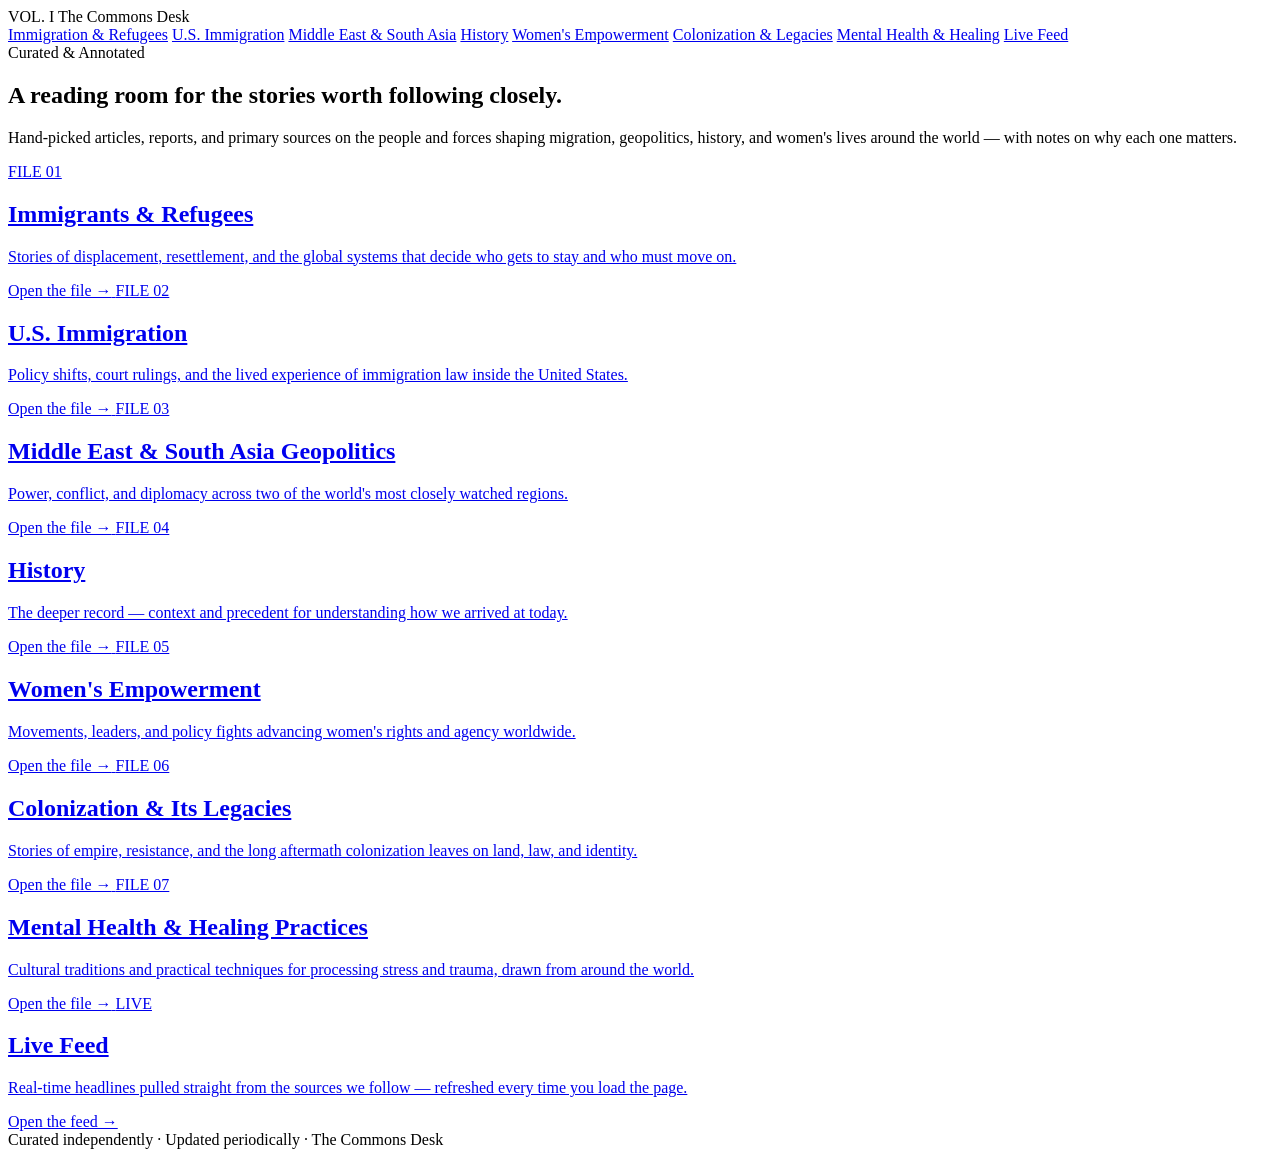
==== index.html @ 24243b58 "Add files via upload" ====
<!DOCTYPE html>
<html lang="en">
<head>
<meta charset="UTF-8">
<meta name="viewport" content="width=device-width, initial-scale=1.0">
<title>The Commons Desk — A Curated Reading Room</title>
<meta name="description" content="A curated, evolving archive on immigration, refugees, US immigration policy, Middle East & South Asia geopolitics, history, and women's empowerment.">
<link rel="stylesheet" href="assets/style.css">
</head>
<body>

<header class="masthead">
  <div class="masthead-inner">
    <div class="brand">
      <span class="brand-mark">VOL. I</span>
      <span class="brand-name">The Commons Desk</span>
    </div>
    <nav class="topics">
      <a href="pages/immigration.html">Immigration &amp; Refugees</a>
      <a href="pages/us-immigration.html">U.S. Immigration</a>
      <a href="pages/geopolitics.html">Middle East &amp; South Asia</a>
      <a href="pages/history.html">History</a>
      <a href="pages/women.html">Women's Empowerment</a>
      <a href="pages/colonization.html">Colonization &amp; Legacies</a>
      <a href="pages/mental-health.html">Mental Health &amp; Healing</a>
      <a href="pages/live.html">Live Feed</a>
    </nav>
  </div>
</header>

<section class="hero">
  <span class="hero-eyebrow">Curated &amp; Annotated</span>
  <h1>A reading room for the stories worth following closely.</h1>
  <p class="lede">Hand-picked articles, reports, and primary sources on the people and forces shaping migration, geopolitics, history, and women's lives around the world — with notes on why each one matters.</p>
</section>

<div class="topic-grid">

  <a class="topic-card" href="pages/immigration.html">
    <span class="count">FILE 01</span>
    <h2>Immigrants &amp; Refugees</h2>
    <p>Stories of displacement, resettlement, and the global systems that decide who gets to stay and who must move on.</p>
    <span class="enter">Open the file →</span>
  </a>

  <a class="topic-card" href="pages/us-immigration.html">
    <span class="count">FILE 02</span>
    <h2>U.S. Immigration</h2>
    <p>Policy shifts, court rulings, and the lived experience of immigration law inside the United States.</p>
    <span class="enter">Open the file →</span>
  </a>

  <a class="topic-card" href="pages/geopolitics.html">
    <span class="count">FILE 03</span>
    <h2>Middle East &amp; South Asia Geopolitics</h2>
    <p>Power, conflict, and diplomacy across two of the world's most closely watched regions.</p>
    <span class="enter">Open the file →</span>
  </a>

  <a class="topic-card" href="pages/history.html">
    <span class="count">FILE 04</span>
    <h2>History</h2>
    <p>The deeper record — context and precedent for understanding how we arrived at today.</p>
    <span class="enter">Open the file →</span>
  </a>

  <a class="topic-card" href="pages/women.html">
    <span class="count">FILE 05</span>
    <h2>Women's Empowerment</h2>
    <p>Movements, leaders, and policy fights advancing women's rights and agency worldwide.</p>
    <span class="enter">Open the file →</span>
  </a>

  <a class="topic-card" href="pages/colonization.html">
    <span class="count">FILE 06</span>
    <h2>Colonization &amp; Its Legacies</h2>
    <p>Stories of empire, resistance, and the long aftermath colonization leaves on land, law, and identity.</p>
    <span class="enter">Open the file →</span>
  </a>

  <a class="topic-card" href="pages/mental-health.html">
    <span class="count">FILE 07</span>
    <h2>Mental Health &amp; Healing Practices</h2>
    <p>Cultural traditions and practical techniques for processing stress and trauma, drawn from around the world.</p>
    <span class="enter">Open the file →</span>
  </a>

  <a class="topic-card" href="pages/live.html">
    <span class="count">LIVE</span>
    <h2>Live Feed</h2>
    <p>Real-time headlines pulled straight from the sources we follow — refreshed every time you load the page.</p>
    <span class="enter">Open the feed →</span>
  </a>

</div>

<footer>
  Curated independently &middot; Updated periodically &middot; The Commons Desk
</footer>

</body>
</html>
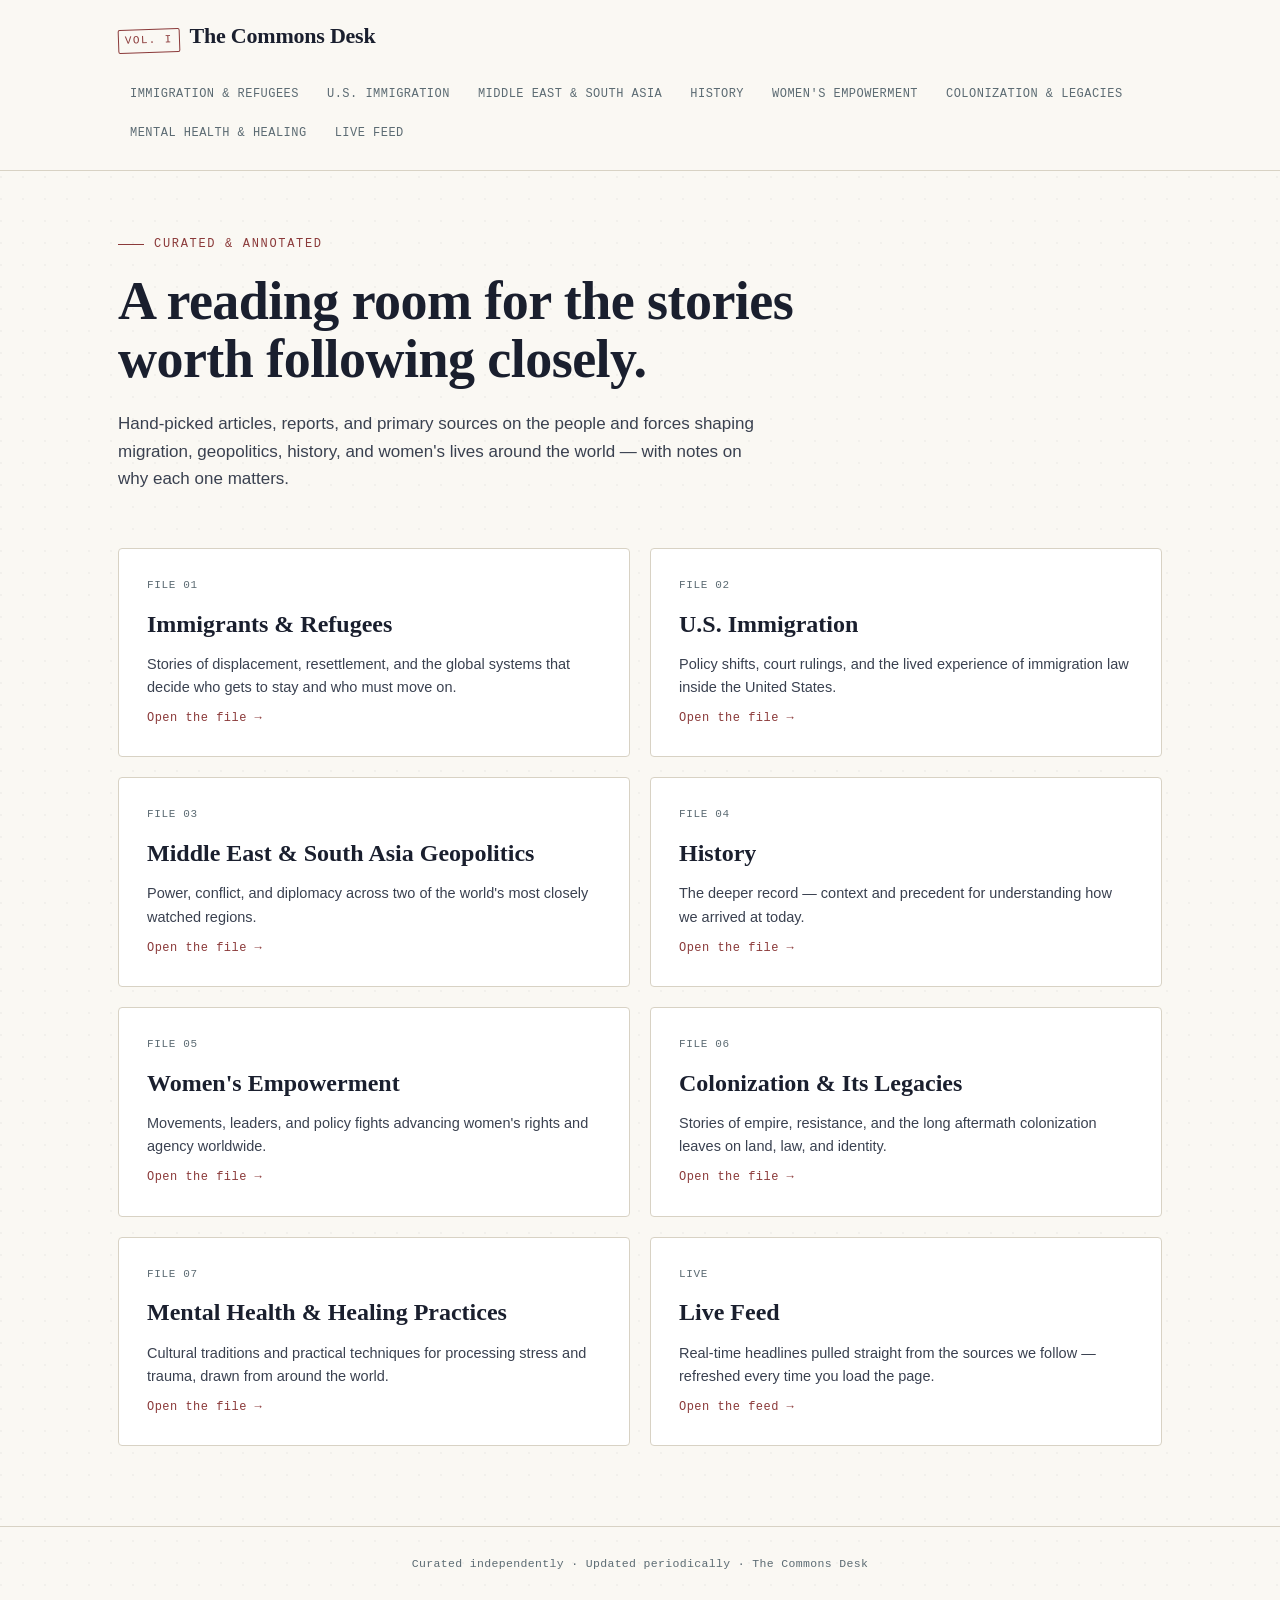
==== commit 20653ba7: "Add files via upload" ====
--- a/index.html
+++ b/index.html
@@ -5,7 +5,7 @@
 <meta name="viewport" content="width=device-width, initial-scale=1.0">
 <title>The Commons Desk — A Curated Reading Room</title>
 <meta name="description" content="A curated, evolving archive on immigration, refugees, US immigration policy, Middle East & South Asia geopolitics, history, and women's empowerment.">
-<link rel="stylesheet" href="assets/style.css">
+<link rel="stylesheet" href="style.css">
 </head>
 <body>
 
@@ -16,14 +16,14 @@
       <span class="brand-name">The Commons Desk</span>
     </div>
     <nav class="topics">
-      <a href="pages/immigration.html">Immigration &amp; Refugees</a>
-      <a href="pages/us-immigration.html">U.S. Immigration</a>
-      <a href="pages/geopolitics.html">Middle East &amp; South Asia</a>
-      <a href="pages/history.html">History</a>
-      <a href="pages/women.html">Women's Empowerment</a>
-      <a href="pages/colonization.html">Colonization &amp; Legacies</a>
-      <a href="pages/mental-health.html">Mental Health &amp; Healing</a>
-      <a href="pages/live.html">Live Feed</a>
+      <a href="immigration.html">Immigration &amp; Refugees</a>
+      <a href="us-immigration.html">U.S. Immigration</a>
+      <a href="geopolitics.html">Middle East &amp; South Asia</a>
+      <a href="history.html">History</a>
+      <a href="women.html">Women's Empowerment</a>
+      <a href="colonization.html">Colonization &amp; Legacies</a>
+      <a href="mental-health.html">Mental Health &amp; Healing</a>
+      <a href="live.html">Live Feed</a>
     </nav>
   </div>
 </header>
@@ -36,56 +36,56 @@
 
 <div class="topic-grid">
 
-  <a class="topic-card" href="pages/immigration.html">
+  <a class="topic-card" href="immigration.html">
     <span class="count">FILE 01</span>
     <h2>Immigrants &amp; Refugees</h2>
     <p>Stories of displacement, resettlement, and the global systems that decide who gets to stay and who must move on.</p>
     <span class="enter">Open the file →</span>
   </a>
 
-  <a class="topic-card" href="pages/us-immigration.html">
+  <a class="topic-card" href="us-immigration.html">
     <span class="count">FILE 02</span>
     <h2>U.S. Immigration</h2>
     <p>Policy shifts, court rulings, and the lived experience of immigration law inside the United States.</p>
     <span class="enter">Open the file →</span>
   </a>
 
-  <a class="topic-card" href="pages/geopolitics.html">
+  <a class="topic-card" href="geopolitics.html">
     <span class="count">FILE 03</span>
     <h2>Middle East &amp; South Asia Geopolitics</h2>
     <p>Power, conflict, and diplomacy across two of the world's most closely watched regions.</p>
     <span class="enter">Open the file →</span>
   </a>
 
-  <a class="topic-card" href="pages/history.html">
+  <a class="topic-card" href="history.html">
     <span class="count">FILE 04</span>
     <h2>History</h2>
     <p>The deeper record — context and precedent for understanding how we arrived at today.</p>
     <span class="enter">Open the file →</span>
   </a>
 
-  <a class="topic-card" href="pages/women.html">
+  <a class="topic-card" href="women.html">
     <span class="count">FILE 05</span>
     <h2>Women's Empowerment</h2>
     <p>Movements, leaders, and policy fights advancing women's rights and agency worldwide.</p>
     <span class="enter">Open the file →</span>
   </a>
 
-  <a class="topic-card" href="pages/colonization.html">
+  <a class="topic-card" href="colonization.html">
     <span class="count">FILE 06</span>
     <h2>Colonization &amp; Its Legacies</h2>
     <p>Stories of empire, resistance, and the long aftermath colonization leaves on land, law, and identity.</p>
     <span class="enter">Open the file →</span>
   </a>
 
-  <a class="topic-card" href="pages/mental-health.html">
+  <a class="topic-card" href="mental-health.html">
     <span class="count">FILE 07</span>
     <h2>Mental Health &amp; Healing Practices</h2>
     <p>Cultural traditions and practical techniques for processing stress and trauma, drawn from around the world.</p>
     <span class="enter">Open the file →</span>
   </a>
 
-  <a class="topic-card" href="pages/live.html">
+  <a class="topic-card" href="live.html">
     <span class="count">LIVE</span>
     <h2>Live Feed</h2>
     <p>Real-time headlines pulled straight from the sources we follow — refreshed every time you load the page.</p>
--- a/style.css
+++ b/style.css
@@ -0,0 +1,396 @@
+/* ============================================
+   THE COMMONS DESK — Design System
+   Archival / dossier aesthetic for curated reading
+   ============================================ */
+
+@import url('https://fonts.googleapis.com/css2?family=Lora:ital,wght@0,400;0,500;0,600;0,700;1,400&family=Inter:wght@400;500;600&family=JetBrains+Mono:wght@400;500&display=swap');
+
+:root {
+  --paper: #FAF8F3;
+  --paper-raised: #FFFFFF;
+  --ink: #1A1F2E;
+  --ink-soft: #3A4150;
+  --slate: #5C6B73;
+  --brick: #8B3A3A;
+  --gold: #C9A968;
+  --gold-faint: #E8DCC0;
+  --line: #D8D2C4;
+
+  --serif: 'Lora', Georgia, serif;
+  --sans: 'Inter', -apple-system, sans-serif;
+  --mono: 'JetBrains Mono', 'Courier New', monospace;
+
+  --max-w: 880px;
+}
+
+* { box-sizing: border-box; }
+
+html { scroll-behavior: smooth; }
+
+body {
+  margin: 0;
+  background: var(--paper);
+  color: var(--ink);
+  font-family: var(--sans);
+  line-height: 1.6;
+  -webkit-font-smoothing: antialiased;
+}
+
+a { color: inherit; text-decoration: none; }
+
+img { max-width: 100%; display: block; }
+
+/* ---------- Texture ---------- */
+body {
+  background-image:
+    radial-gradient(circle at 1px 1px, rgba(26,31,46,0.035) 1px, transparent 0);
+  background-size: 22px 22px;
+}
+
+/* ---------- Header / Masthead ---------- */
+.masthead {
+  border-bottom: 1px solid var(--line);
+  background: var(--paper);
+  position: sticky;
+  top: 0;
+  z-index: 50;
+}
+
+.masthead-inner {
+  max-width: 1100px;
+  margin: 0 auto;
+  padding: 18px 28px;
+  display: flex;
+  align-items: center;
+  justify-content: space-between;
+  gap: 24px;
+  flex-wrap: wrap;
+}
+
+.brand {
+  display: flex;
+  align-items: baseline;
+  gap: 10px;
+}
+
+.brand-mark {
+  font-family: var(--mono);
+  font-size: 11px;
+  letter-spacing: 0.12em;
+  color: var(--brick);
+  border: 1px solid var(--brick);
+  padding: 2px 6px;
+  border-radius: 2px;
+  transform: rotate(-2deg);
+}
+
+.brand-name {
+  font-family: var(--serif);
+  font-weight: 700;
+  font-size: 22px;
+  letter-spacing: -0.01em;
+}
+
+nav.topics {
+  display: flex;
+  gap: 4px;
+  flex-wrap: wrap;
+}
+
+nav.topics a {
+  font-family: var(--mono);
+  font-size: 12px;
+  letter-spacing: 0.04em;
+  text-transform: uppercase;
+  color: var(--slate);
+  padding: 8px 12px;
+  border-radius: 3px;
+  transition: background 0.15s, color 0.15s;
+}
+
+nav.topics a:hover { background: var(--gold-faint); color: var(--ink); }
+nav.topics a.active { color: var(--brick); background: var(--gold-faint); }
+
+/* ---------- Hero ---------- */
+.hero {
+  max-width: 1100px;
+  margin: 0 auto;
+  padding: 64px 28px 48px;
+  display: grid;
+  grid-template-columns: 1fr;
+  gap: 18px;
+}
+
+.hero-eyebrow {
+  font-family: var(--mono);
+  font-size: 12px;
+  letter-spacing: 0.14em;
+  text-transform: uppercase;
+  color: var(--brick);
+  display: flex;
+  align-items: center;
+  gap: 10px;
+}
+
+.hero-eyebrow::before {
+  content: '';
+  width: 26px;
+  height: 1px;
+  background: var(--brick);
+}
+
+.hero h1 {
+  font-family: var(--serif);
+  font-size: clamp(34px, 5vw, 54px);
+  line-height: 1.08;
+  margin: 0;
+  max-width: 760px;
+  letter-spacing: -0.01em;
+}
+
+.hero p.lede {
+  font-size: 17px;
+  color: var(--ink-soft);
+  max-width: 640px;
+  margin: 4px 0 0;
+}
+
+/* ---------- Topic grid (index page) ---------- */
+.topic-grid {
+  max-width: 1100px;
+  margin: 0 auto;
+  padding: 8px 28px 80px;
+  display: grid;
+  grid-template-columns: repeat(2, 1fr);
+  gap: 20px;
+}
+
+@media (max-width: 720px) {
+  .topic-grid { grid-template-columns: 1fr; }
+}
+
+.topic-card {
+  background: var(--paper-raised);
+  border: 1px solid var(--line);
+  border-radius: 4px;
+  padding: 28px;
+  position: relative;
+  display: flex;
+  flex-direction: column;
+  gap: 10px;
+  transition: border-color 0.2s, transform 0.2s;
+}
+
+.topic-card:hover {
+  border-color: var(--gold);
+  transform: translateY(-2px);
+}
+
+.topic-card .count {
+  font-family: var(--mono);
+  font-size: 11px;
+  color: var(--slate);
+  letter-spacing: 0.06em;
+}
+
+.topic-card h2 {
+  font-family: var(--serif);
+  font-size: 24px;
+  margin: 0;
+}
+
+.topic-card p {
+  color: var(--ink-soft);
+  font-size: 14.5px;
+  margin: 0;
+  flex-grow: 1;
+}
+
+.topic-card .enter {
+  font-family: var(--mono);
+  font-size: 12px;
+  color: var(--brick);
+  letter-spacing: 0.04em;
+}
+
+/* ---------- Subsection divider ---------- */
+.subsection {
+  max-width: 1100px;
+  margin: 0 auto;
+  padding: 48px 28px 8px;
+  display: flex;
+  align-items: baseline;
+  gap: 16px;
+}
+
+.subsection:first-of-type { padding-top: 8px; }
+
+.subsection h2 {
+  font-family: var(--serif);
+  font-size: 26px;
+  margin: 0;
+  white-space: nowrap;
+}
+
+.subsection .rule {
+  flex-grow: 1;
+  height: 1px;
+  background: var(--line);
+}
+
+.subsection .sub-tag {
+  font-family: var(--mono);
+  font-size: 11px;
+  color: var(--slate);
+  letter-spacing: 0.05em;
+  white-space: nowrap;
+}
+
+.subnote {
+  max-width: 1100px;
+  margin: 0 auto;
+  padding: 0 28px;
+  font-size: 14px;
+  color: var(--ink-soft);
+  font-style: italic;
+}
+
+.disclaimer {
+  max-width: 1100px;
+  margin: 24px auto 0;
+  padding: 14px 28px;
+  background: var(--gold-faint);
+  border-top: 1px solid var(--gold);
+  border-bottom: 1px solid var(--gold);
+  font-size: 13px;
+  color: var(--ink-soft);
+}
+
+/* ---------- Entry list (topic pages) ---------- */
+.entries {
+  max-width: 1100px;
+  margin: 0 auto;
+  padding: 0 28px 100px;
+}
+
+.entry {
+  display: grid;
+  grid-template-columns: 64px 1fr;
+  gap: 28px;
+  padding: 36px 0;
+  border-bottom: 1px solid var(--line);
+}
+
+.entry:first-of-type { border-top: 1px solid var(--line); }
+
+@media (max-width: 720px) {
+  .entry { grid-template-columns: 1fr; gap: 12px; }
+  .entry-rail { flex-direction: row !important; align-items: center; gap: 10px; }
+}
+
+.entry-rail {
+  display: flex;
+  flex-direction: column;
+  align-items: flex-start;
+  gap: 10px;
+}
+
+.entry-num {
+  font-family: var(--mono);
+  font-size: 13px;
+  color: var(--slate);
+}
+
+.stamp {
+  font-family: var(--mono);
+  font-size: 9.5px;
+  letter-spacing: 0.06em;
+  text-transform: uppercase;
+  border: 1.5px solid var(--brick);
+  color: var(--brick);
+  padding: 3px 7px;
+  border-radius: 2px;
+  transform: rotate(-3deg);
+  white-space: nowrap;
+}
+
+.stamp.history { border-color: var(--gold); color: #8a6d2f; }
+.stamp.analysis { border-color: var(--slate); color: var(--slate); }
+
+.entry-body h3 {
+  font-family: var(--serif);
+  font-size: 22px;
+  margin: 0 0 6px;
+  line-height: 1.25;
+}
+
+.entry-meta {
+  font-family: var(--mono);
+  font-size: 11.5px;
+  color: var(--slate);
+  margin-bottom: 12px;
+  letter-spacing: 0.02em;
+}
+
+.entry-body p.summary {
+  color: var(--ink-soft);
+  font-size: 15px;
+  margin: 0 0 14px;
+}
+
+.entry-note {
+  background: var(--gold-faint);
+  border-left: 2px solid var(--gold);
+  padding: 10px 14px;
+  font-size: 13.5px;
+  color: var(--ink-soft);
+  font-style: italic;
+  margin: 0 0 14px;
+}
+
+.entry-note::before {
+  content: 'Curator\2019s note — ';
+  font-style: normal;
+  font-weight: 600;
+  color: var(--ink);
+}
+
+.entry-link {
+  font-family: var(--mono);
+  font-size: 12.5px;
+  color: var(--brick);
+  border-bottom: 1px solid var(--brick);
+  padding-bottom: 1px;
+}
+
+.entry-link:hover { opacity: 0.7; }
+
+/* ---------- Footer ---------- */
+footer {
+  border-top: 1px solid var(--line);
+  padding: 28px;
+  text-align: center;
+  font-family: var(--mono);
+  font-size: 11.5px;
+  color: var(--slate);
+  letter-spacing: 0.03em;
+}
+
+/* ---------- Misc ---------- */
+.section-label {
+  font-family: var(--mono);
+  font-size: 11px;
+  letter-spacing: 0.12em;
+  text-transform: uppercase;
+  color: var(--slate);
+  margin: 0 0 4px;
+}
+
+@media (prefers-reduced-motion: reduce) {
+  * { transition: none !important; scroll-behavior: auto !important; }
+}
+
+a:focus-visible, button:focus-visible {
+  outline: 2px solid var(--brick);
+  outline-offset: 2px;
+}
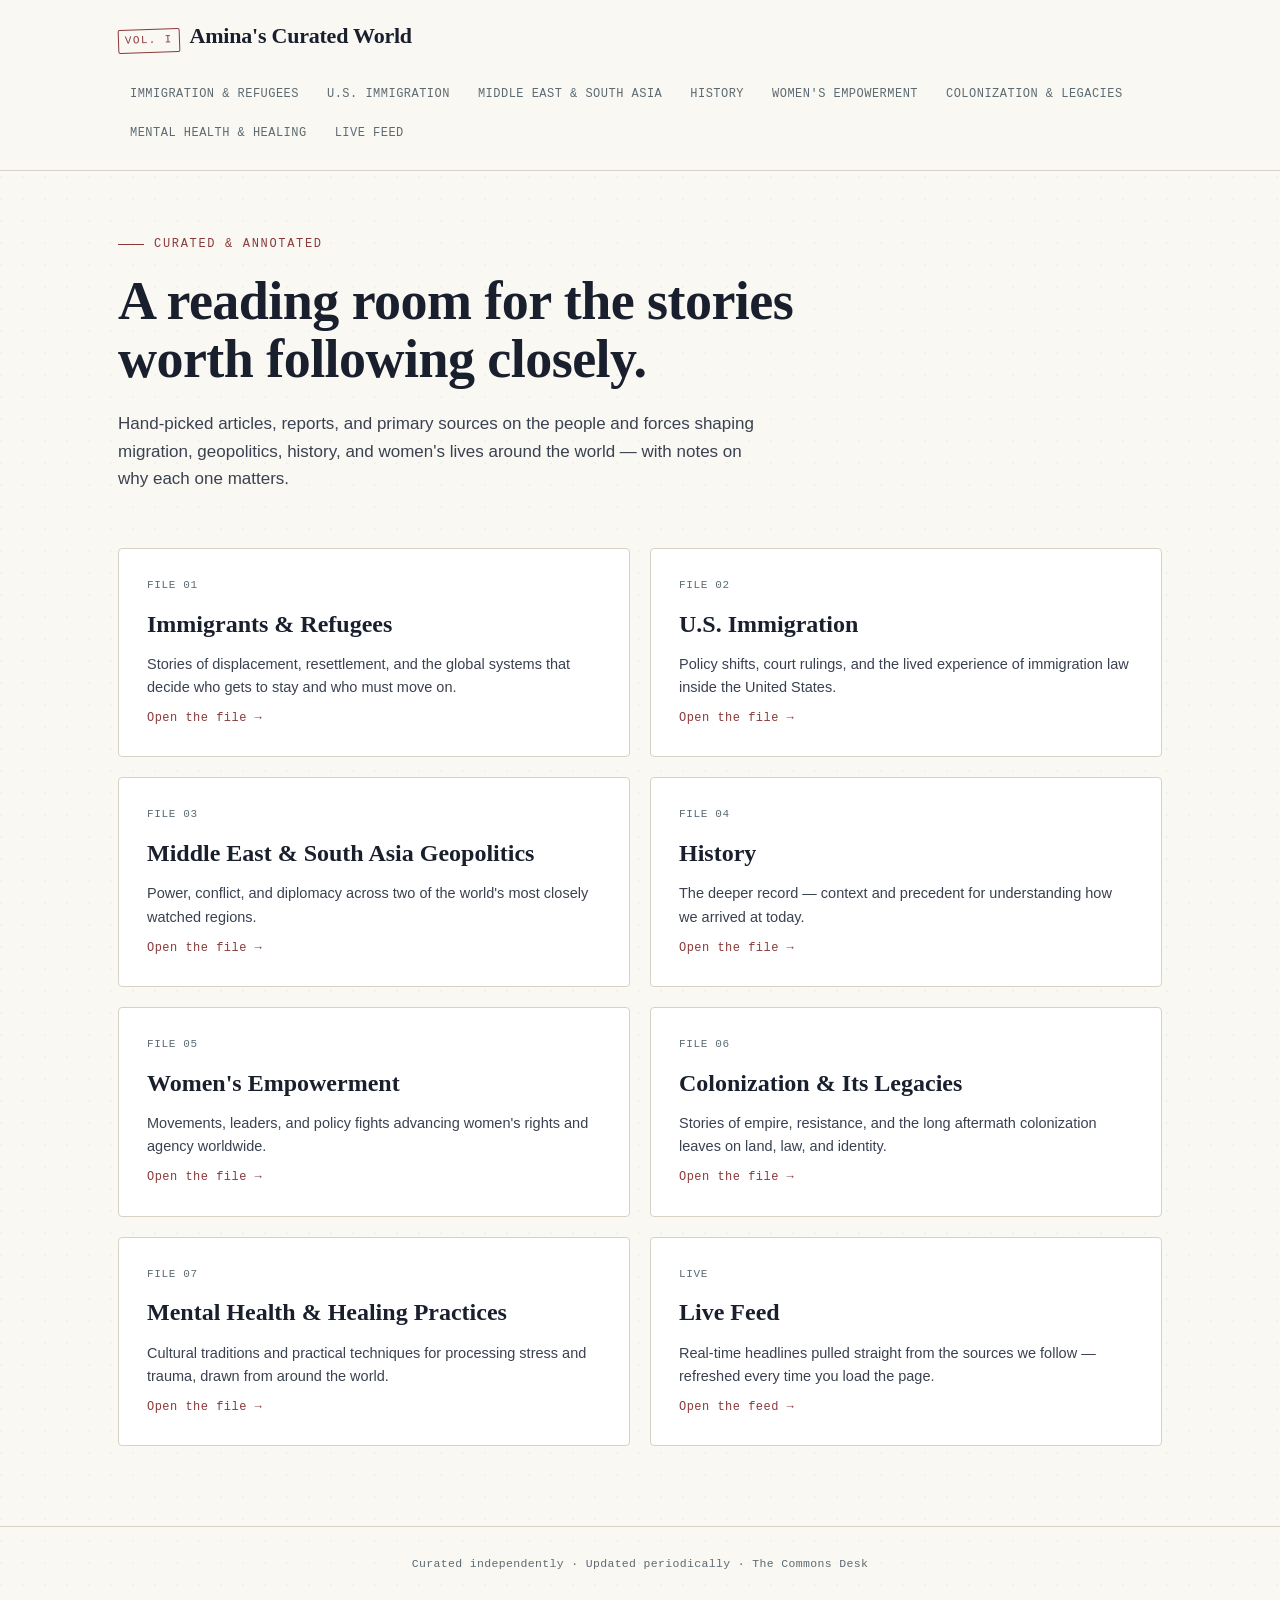
==== commit 65b3d12b: "Update index.html" ====
--- a/index.html
+++ b/index.html
@@ -13,10 +13,10 @@
   <div class="masthead-inner">
     <div class="brand">
       <span class="brand-mark">VOL. I</span>
-      <span class="brand-name">The Commons Desk</span>
+      <span class="brand-name">Amina's Curated World</span>
     </div>
     <nav class="topics">
-      <a href="immigration.html">Immigration &amp; Refugees</a>
+      <a href="https://refugees.org/">Immigration &amp; Refugees</a>
       <a href="us-immigration.html">U.S. Immigration</a>
       <a href="geopolitics.html">Middle East &amp; South Asia</a>
       <a href="history.html">History</a>
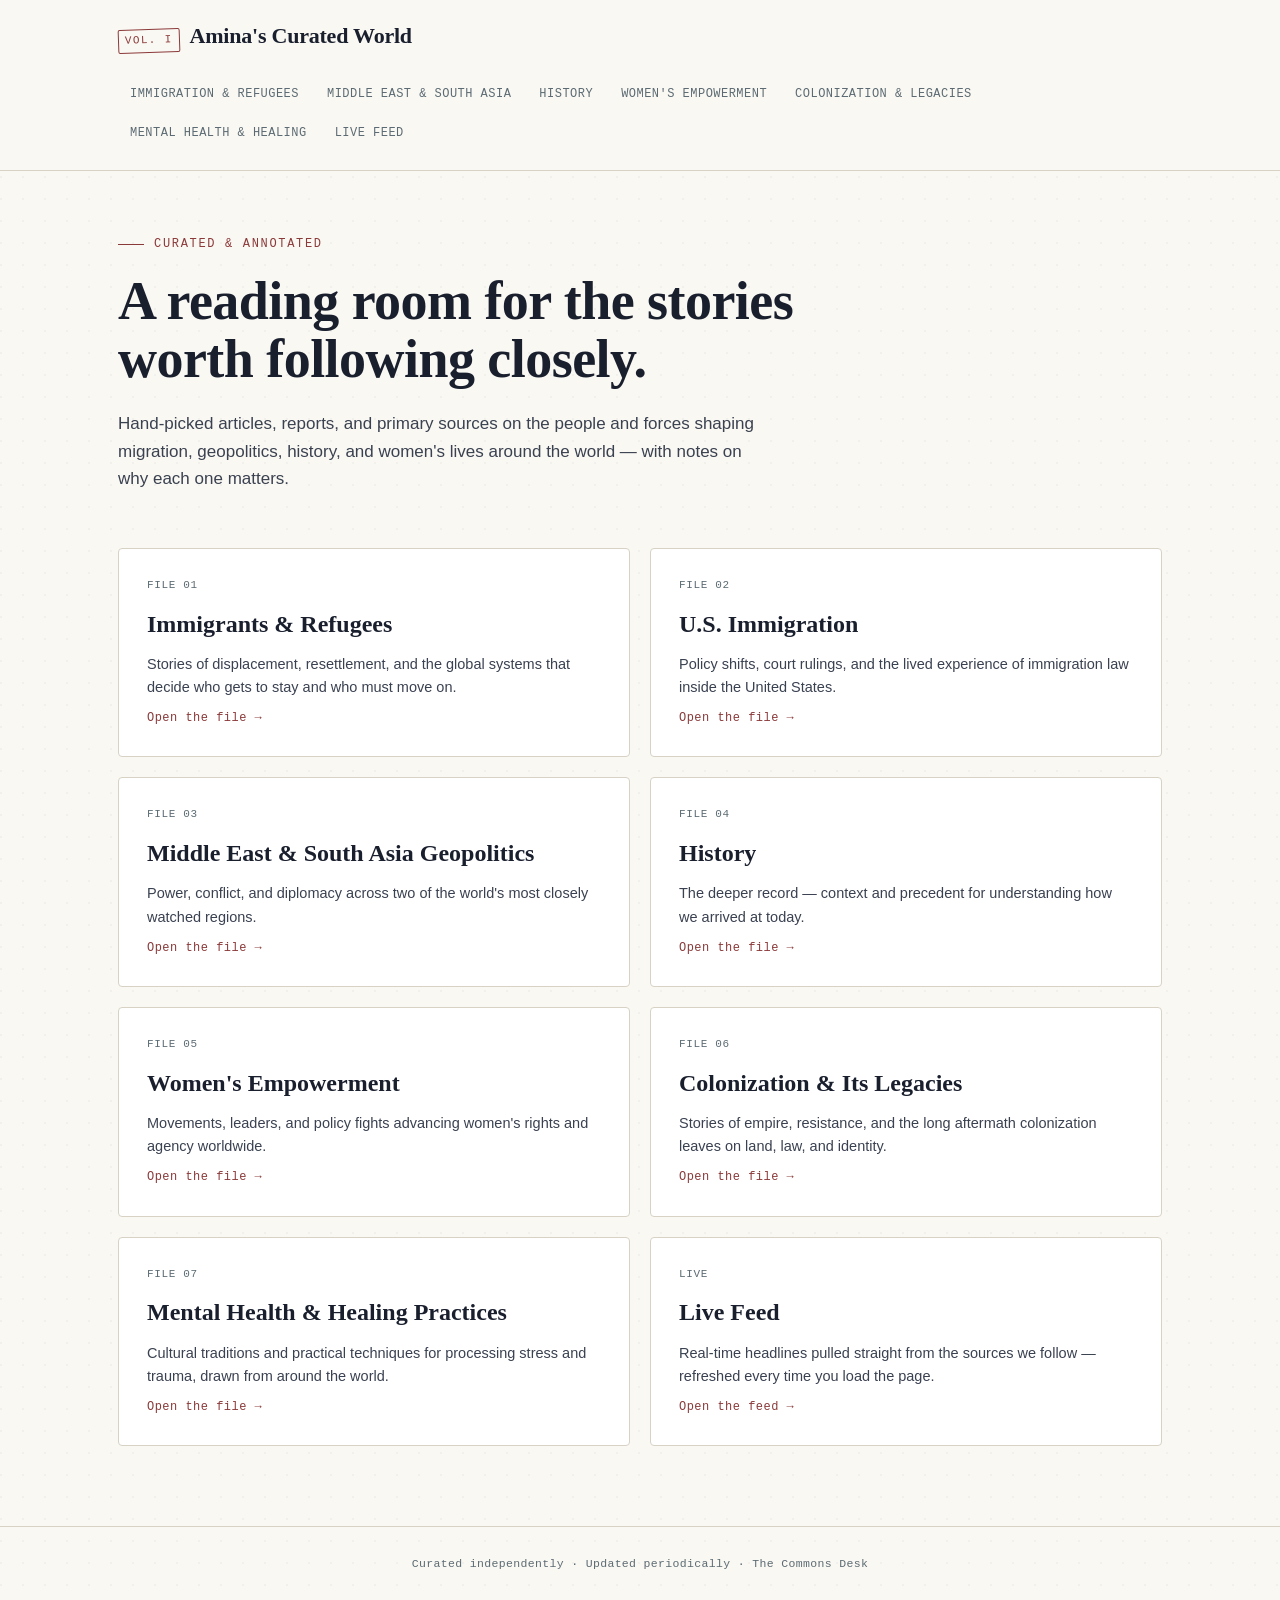
==== commit 1c308fca: "Update index.html" ====
--- a/index.html
+++ b/index.html
@@ -17,12 +17,11 @@
     </div>
     <nav class="topics">
       <a href="https://refugees.org/">Immigration &amp; Refugees</a>
-      <a href="us-immigration.html">U.S. Immigration</a>
-      <a href="geopolitics.html">Middle East &amp; South Asia</a>
-      <a href="history.html">History</a>
-      <a href="women.html">Women's Empowerment</a>
+      <a href="https://www.aljazeera.com/xml/rss/all.xm">Middle East &amp; South Asia</a>
+      <a href="https://brownhistory.substack.com/feed">History</a>
+      <a href="https://theeverygirl.com/feed">Women's Empowerment</a>
       <a href="colonization.html">Colonization &amp; Legacies</a>
-      <a href="mental-health.html">Mental Health &amp; Healing</a>
+      <a href="https://southasiantherapists.org/feed">Mental Health &amp; Healing</a>
       <a href="live.html">Live Feed</a>
     </nav>
   </div>
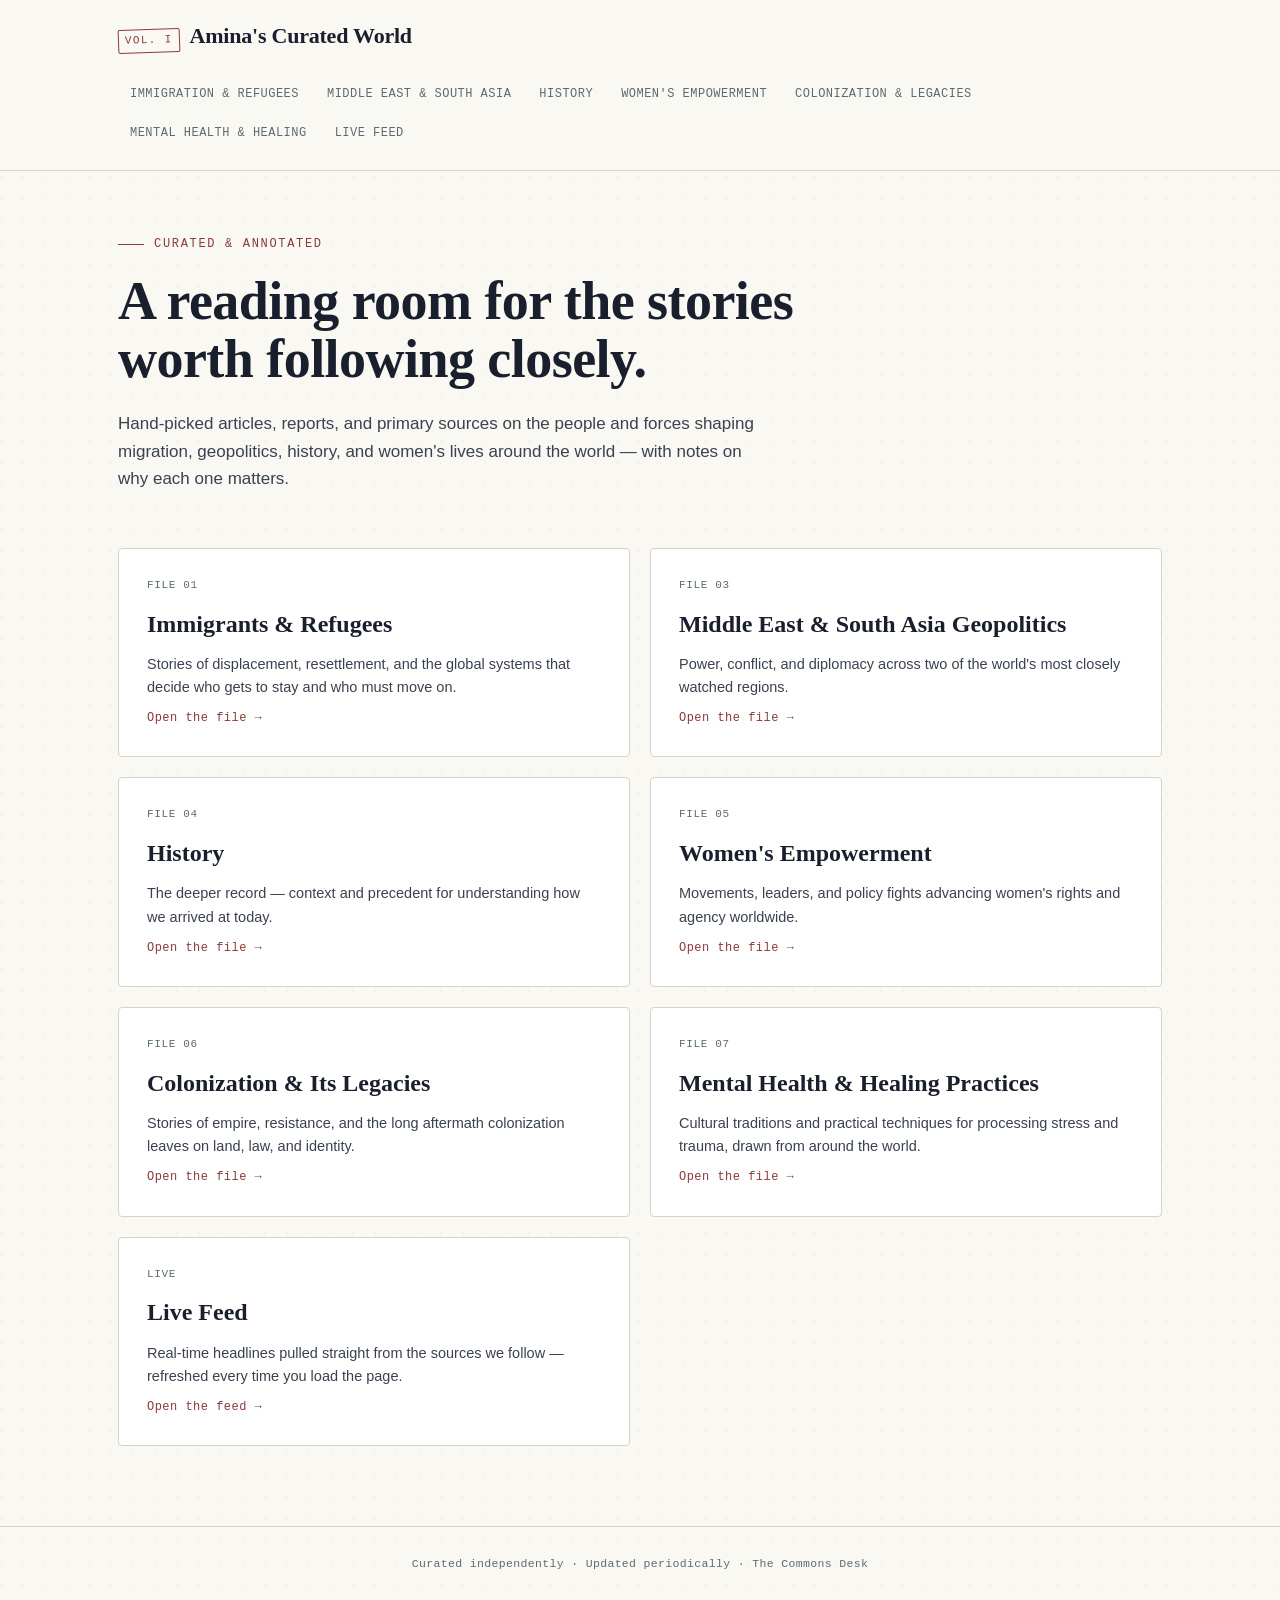
==== commit 4d0fb6b7: "Update index.html" ====
--- a/index.html
+++ b/index.html
@@ -41,14 +41,6 @@
     <p>Stories of displacement, resettlement, and the global systems that decide who gets to stay and who must move on.</p>
     <span class="enter">Open the file →</span>
   </a>
-
-  <a class="topic-card" href="us-immigration.html">
-    <span class="count">FILE 02</span>
-    <h2>U.S. Immigration</h2>
-    <p>Policy shifts, court rulings, and the lived experience of immigration law inside the United States.</p>
-    <span class="enter">Open the file →</span>
-  </a>
-
   <a class="topic-card" href="geopolitics.html">
     <span class="count">FILE 03</span>
     <h2>Middle East &amp; South Asia Geopolitics</h2>
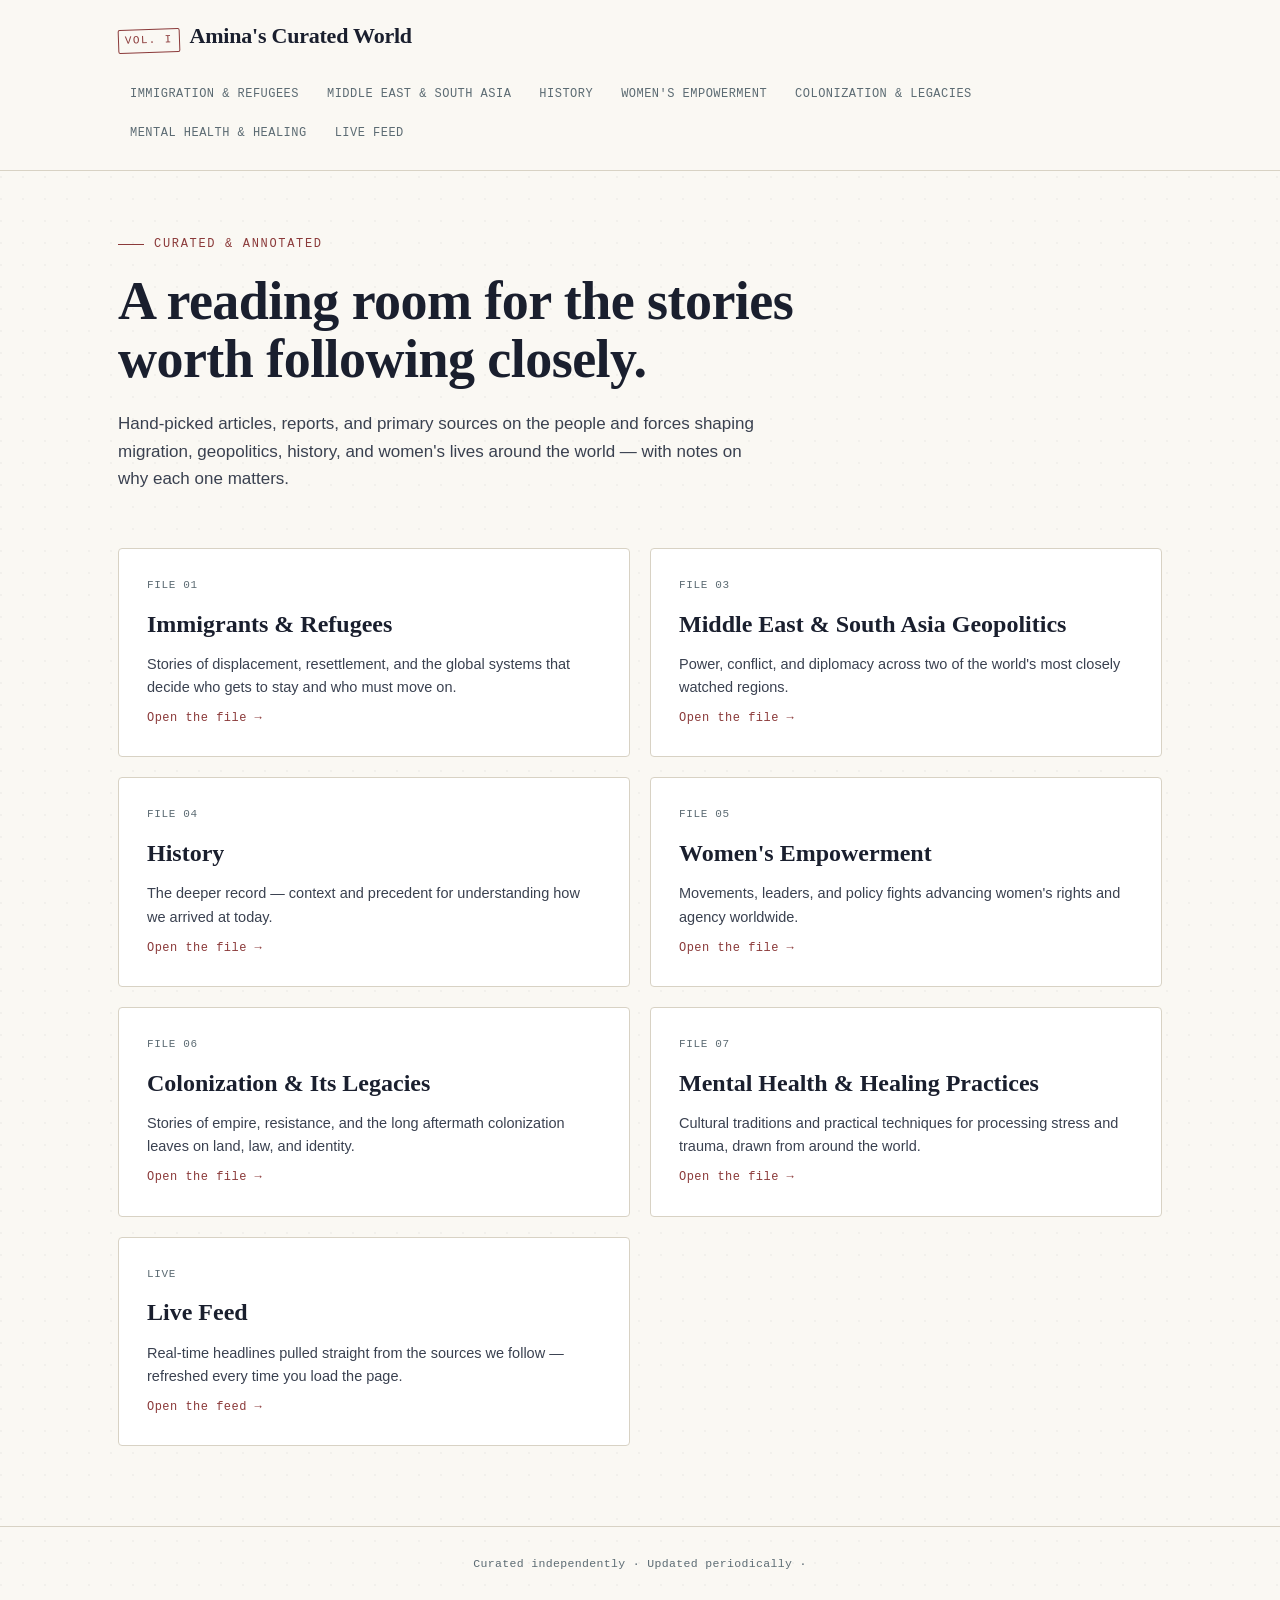
==== commit efe63b76: "Update index.html" ====
--- a/index.html
+++ b/index.html
@@ -69,7 +69,7 @@
     <span class="enter">Open the file →</span>
   </a>
 
-  <a class="topic-card" href="mental-health.html">
+  <a class="topic-card" href="https://southasiantherapists.org/feed">
     <span class="count">FILE 07</span>
     <h2>Mental Health &amp; Healing Practices</h2>
     <p>Cultural traditions and practical techniques for processing stress and trauma, drawn from around the world.</p>
@@ -86,7 +86,7 @@
 </div>
 
 <footer>
-  Curated independently &middot; Updated periodically &middot; The Commons Desk
+  Curated independently &middot; Updated periodically &middot; 
 </footer>
 
 </body>
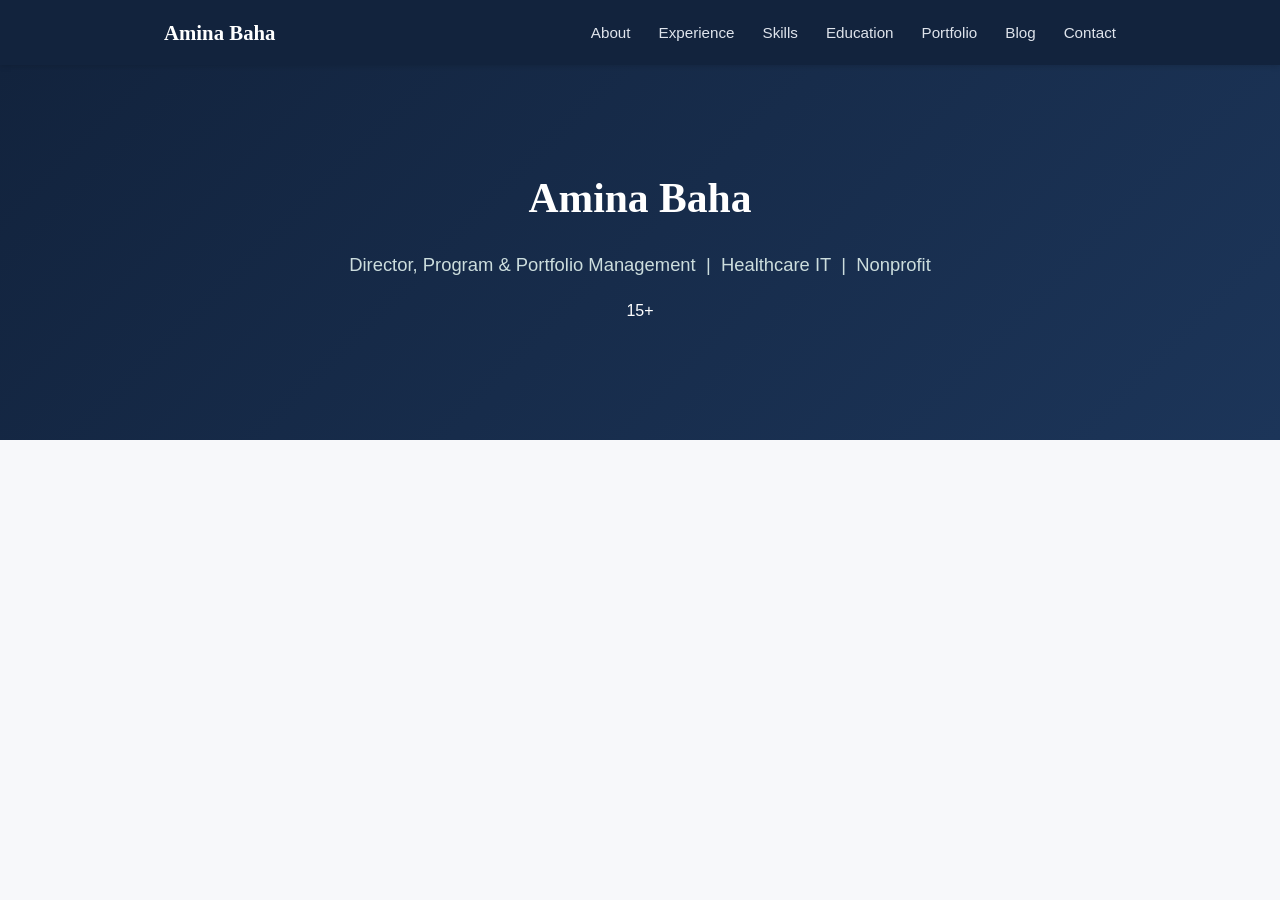
==== commit 06b2d510: "Add files via upload" ====
--- a/index.html
+++ b/index.html
@@ -1,93 +1,32 @@
 <!DOCTYPE html>
 <html lang="en">
 <head>
-<meta charset="UTF-8">
-<meta name="viewport" content="width=device-width, initial-scale=1.0">
-<title>The Commons Desk — A Curated Reading Room</title>
-<meta name="description" content="A curated, evolving archive on immigration, refugees, US immigration policy, Middle East & South Asia geopolitics, history, and women's empowerment.">
-<link rel="stylesheet" href="style.css">
+  <meta charset="UTF-8">
+  <meta name="viewport" content="width=device-width, initial-scale=1.0">
+  <title>Amina Baha — Director, Program & Portfolio Management</title>
+  <link rel="stylesheet" href="style.css">
 </head>
 <body>
 
-<header class="masthead">
-  <div class="masthead-inner">
-    <div class="brand">
-      <span class="brand-mark">VOL. I</span>
-      <span class="brand-name">Amina's Curated World</span>
+  <header class="site-header" id="top">
+    <div class="header-inner">
+      <a href="#top" class="logo">Amina Baha</a>
+      <button class="nav-toggle" id="navToggle" aria-label="Toggle navigation">&#9776;</button>
+      <nav>
+        <ul class="nav-list" id="navList">
+          <li><a href="#about">About</a></li>
+          <li><a href="#experience">Experience</a></li>
+          <li><a href="#skills">Skills</a></li>
+          <li><a href="#education">Education</a></li>
+          <li><a href="#portfolio">Portfolio</a></li>
+          <li><a href="#blog">Blog</a></li>
+          <li><a href="#contact">Contact</a></li>
+        </ul>
+      </nav>
     </div>
-    <nav class="topics">
-      <a href="https://refugees.org/">Immigration &amp; Refugees</a>
-      <a href="https://www.aljazeera.com/xml/rss/all.xm">Middle East &amp; South Asia</a>
-      <a href="https://brownhistory.substack.com/feed">History</a>
-      <a href="https://theeverygirl.com/feed">Women's Empowerment</a>
-      <a href="colonization.html">Colonization &amp; Legacies</a>
-      <a href="https://southasiantherapists.org/feed">Mental Health &amp; Healing</a>
-      <a href="live.html">Live Feed</a>
-    </nav>
-  </div>
-</header>
+  </header>
 
-<section class="hero">
-  <span class="hero-eyebrow">Curated &amp; Annotated</span>
-  <h1>A reading room for the stories worth following closely.</h1>
-  <p class="lede">Hand-picked articles, reports, and primary sources on the people and forces shaping migration, geopolitics, history, and women's lives around the world — with notes on why each one matters.</p>
-</section>
-
-<div class="topic-grid">
-
-  <a class="topic-card" href="immigration.html">
-    <span class="count">FILE 01</span>
-    <h2>Immigrants &amp; Refugees</h2>
-    <p>Stories of displacement, resettlement, and the global systems that decide who gets to stay and who must move on.</p>
-    <span class="enter">Open the file →</span>
-  </a>
-  <a class="topic-card" href="geopolitics.html">
-    <span class="count">FILE 03</span>
-    <h2>Middle East &amp; South Asia Geopolitics</h2>
-    <p>Power, conflict, and diplomacy across two of the world's most closely watched regions.</p>
-    <span class="enter">Open the file →</span>
-  </a>
-
-  <a class="topic-card" href="history.html">
-    <span class="count">FILE 04</span>
-    <h2>History</h2>
-    <p>The deeper record — context and precedent for understanding how we arrived at today.</p>
-    <span class="enter">Open the file →</span>
-  </a>
-
-  <a class="topic-card" href="women.html">
-    <span class="count">FILE 05</span>
-    <h2>Women's Empowerment</h2>
-    <p>Movements, leaders, and policy fights advancing women's rights and agency worldwide.</p>
-    <span class="enter">Open the file →</span>
-  </a>
-
-  <a class="topic-card" href="colonization.html">
-    <span class="count">FILE 06</span>
-    <h2>Colonization &amp; Its Legacies</h2>
-    <p>Stories of empire, resistance, and the long aftermath colonization leaves on land, law, and identity.</p>
-    <span class="enter">Open the file →</span>
-  </a>
-
-  <a class="topic-card" href="https://southasiantherapists.org/feed">
-    <span class="count">FILE 07</span>
-    <h2>Mental Health &amp; Healing Practices</h2>
-    <p>Cultural traditions and practical techniques for processing stress and trauma, drawn from around the world.</p>
-    <span class="enter">Open the file →</span>
-  </a>
-
-  <a class="topic-card" href="live.html">
-    <span class="count">LIVE</span>
-    <h2>Live Feed</h2>
-    <p>Real-time headlines pulled straight from the sources we follow — refreshed every time you load the page.</p>
-    <span class="enter">Open the feed →</span>
-  </a>
-
-</div>
-
-<footer>
-  Curated independently &middot; Updated periodically &middot; 
-</footer>
-
-</body>
-</html>
+  <section class="hero">
+    <h1>Amina Baha</h1>
+    <p class="tagline">Director, Program &amp; Portfolio Management &nbsp;|&nbsp; Healthcare IT &nbsp;|&nbsp; Nonprofit</p>
+    <p class="hero-sub">15+
--- a/style.css
+++ b/style.css
@@ -1,396 +1,131 @@
 /* ============================================
-   THE COMMONS DESK — Design System
-   Archival / dossier aesthetic for curated reading
+   Amina Baha — Portfolio Site
    ============================================ */
 
-@import url('https://fonts.googleapis.com/css2?family=Lora:ital,wght@0,400;0,500;0,600;0,700;1,400&family=Inter:wght@400;500;600&family=JetBrains+Mono:wght@400;500&display=swap');
-
 :root {
-  --paper: #FAF8F3;
-  --paper-raised: #FFFFFF;
-  --ink: #1A1F2E;
-  --ink-soft: #3A4150;
-  --slate: #5C6B73;
-  --brick: #8B3A3A;
-  --gold: #C9A968;
-  --gold-faint: #E8DCC0;
-  --line: #D8D2C4;
-
-  --serif: 'Lora', Georgia, serif;
-  --sans: 'Inter', -apple-system, sans-serif;
-  --mono: 'JetBrains Mono', 'Courier New', monospace;
-
-  --max-w: 880px;
+  --navy: #12233d;
+  --navy-light: #1c3559;
+  --slate: #4a5568;
+  --slate-light: #718096;
+  --bg: #f7f8fa;
+  --white: #ffffff;
+  --accent: #b98b3d;
+  --border: #e2e5ea;
+  --radius: 8px;
 }
 
-* { box-sizing: border-box; }
-
-html { scroll-behavior: smooth; }
+* {
+  box-sizing: border-box;
+}
 
 body {
   margin: 0;
-  background: var(--paper);
-  color: var(--ink);
-  font-family: var(--sans);
+  padding: 0;
+  font-family: -apple-system, BlinkMacSystemFont, "Segoe UI", Helvetica, Arial, sans-serif;
+  color: #232b38;
+  background-color: var(--bg);
   line-height: 1.6;
-  -webkit-font-smoothing: antialiased;
 }
 
-a { color: inherit; text-decoration: none; }
-
-img { max-width: 100%; display: block; }
-
-/* ---------- Texture ---------- */
-body {
-  background-image:
-    radial-gradient(circle at 1px 1px, rgba(26,31,46,0.035) 1px, transparent 0);
-  background-size: 22px 22px;
+h1, h2, h3 {
+  font-family: Georgia, "Times New Roman", serif;
+  color: var(--navy);
+  margin: 0;
 }
 
-/* ---------- Header / Masthead ---------- */
-.masthead {
-  border-bottom: 1px solid var(--line);
-  background: var(--paper);
+h2 {
+  font-size: 1.9em;
+  margin-bottom: 28px;
+  position: relative;
+  padding-bottom: 12px;
+}
+
+h2::after {
+  content: "";
+  position: absolute;
+  left: 0;
+  bottom: 0;
+  width: 48px;
+  height: 3px;
+  background-color: var(--accent);
+}
+
+section {
+  max-width: 900px;
+  margin: 0 auto;
+  padding: 80px 24px;
+}
+
+/* ---------- Header / Nav ---------- */
+
+.site-header {
+  background-color: var(--navy);
   position: sticky;
   top: 0;
-  z-index: 50;
+  z-index: 100;
+  box-shadow: 0 1px 6px rgba(0,0,0,0.15);
 }
 
-.masthead-inner {
-  max-width: 1100px;
+.header-inner {
+  max-width: 1000px;
   margin: 0 auto;
-  padding: 18px 28px;
+  padding: 16px 24px;
   display: flex;
   align-items: center;
   justify-content: space-between;
-  gap: 24px;
-  flex-wrap: wrap;
 }
 
-.brand {
-  display: flex;
-  align-items: baseline;
-  gap: 10px;
+.logo {
+  color: var(--white);
+  font-family: Georgia, serif;
+  font-size: 1.3em;
+  text-decoration: none;
+  font-weight: bold;
 }
 
-.brand-mark {
-  font-family: var(--mono);
-  font-size: 11px;
-  letter-spacing: 0.12em;
-  color: var(--brick);
-  border: 1px solid var(--brick);
-  padding: 2px 6px;
-  border-radius: 2px;
-  transform: rotate(-2deg);
+.nav-list {
+  display: flex;
+  list-style: none;
+  gap: 28px;
+  margin: 0;
+  padding: 0;
 }
 
-.brand-name {
-  font-family: var(--serif);
-  font-weight: 700;
-  font-size: 22px;
-  letter-spacing: -0.01em;
+.nav-list a {
+  color: #dfe4ec;
+  text-decoration: none;
+  font-size: 0.95em;
+  transition: color 0.2s ease;
 }
 
-nav.topics {
-  display: flex;
-  gap: 4px;
-  flex-wrap: wrap;
+.nav-list a:hover {
+  color: var(--accent);
 }
 
-nav.topics a {
-  font-family: var(--mono);
-  font-size: 12px;
-  letter-spacing: 0.04em;
-  text-transform: uppercase;
-  color: var(--slate);
-  padding: 8px 12px;
-  border-radius: 3px;
-  transition: background 0.15s, color 0.15s;
+.nav-toggle {
+  display: none;
+  background: none;
+  border: none;
+  color: var(--white);
+  font-size: 1.6em;
+  cursor: pointer;
 }
 
-nav.topics a:hover { background: var(--gold-faint); color: var(--ink); }
-nav.topics a.active { color: var(--brick); background: var(--gold-faint); }
+/* ---------- Hero ---------- */
 
-/* ---------- Hero ---------- */
 .hero {
-  max-width: 1100px;
-  margin: 0 auto;
-  padding: 64px 28px 48px;
-  display: grid;
-  grid-template-columns: 1fr;
-  gap: 18px;
-}
-
-.hero-eyebrow {
-  font-family: var(--mono);
-  font-size: 12px;
-  letter-spacing: 0.14em;
-  text-transform: uppercase;
-  color: var(--brick);
-  display: flex;
-  align-items: center;
-  gap: 10px;
-}
-
-.hero-eyebrow::before {
-  content: '';
-  width: 26px;
-  height: 1px;
-  background: var(--brick);
+  max-width: 100%;
+  background: linear-gradient(135deg, var(--navy) 0%, var(--navy-light) 100%);
+  color: var(--white);
+  text-align: center;
+  padding: 100px 24px;
 }
 
 .hero h1 {
-  font-family: var(--serif);
-  font-size: clamp(34px, 5vw, 54px);
-  line-height: 1.08;
-  margin: 0;
-  max-width: 760px;
-  letter-spacing: -0.01em;
+  color: var(--white);
+  font-size: 2.6em;
 }
 
-.hero p.lede {
-  font-size: 17px;
-  color: var(--ink-soft);
-  max-width: 640px;
-  margin: 4px 0 0;
-}
-
-/* ---------- Topic grid (index page) ---------- */
-.topic-grid {
-  max-width: 1100px;
-  margin: 0 auto;
-  padding: 8px 28px 80px;
-  display: grid;
-  grid-template-columns: repeat(2, 1fr);
-  gap: 20px;
-}
-
-@media (max-width: 720px) {
-  .topic-grid { grid-template-columns: 1fr; }
-}
-
-.topic-card {
-  background: var(--paper-raised);
-  border: 1px solid var(--line);
-  border-radius: 4px;
-  padding: 28px;
-  position: relative;
-  display: flex;
-  flex-direction: column;
-  gap: 10px;
-  transition: border-color 0.2s, transform 0.2s;
-}
-
-.topic-card:hover {
-  border-color: var(--gold);
-  transform: translateY(-2px);
-}
-
-.topic-card .count {
-  font-family: var(--mono);
-  font-size: 11px;
-  color: var(--slate);
-  letter-spacing: 0.06em;
-}
-
-.topic-card h2 {
-  font-family: var(--serif);
-  font-size: 24px;
-  margin: 0;
-}
-
-.topic-card p {
-  color: var(--ink-soft);
-  font-size: 14.5px;
-  margin: 0;
-  flex-grow: 1;
-}
-
-.topic-card .enter {
-  font-family: var(--mono);
-  font-size: 12px;
-  color: var(--brick);
-  letter-spacing: 0.04em;
-}
-
-/* ---------- Subsection divider ---------- */
-.subsection {
-  max-width: 1100px;
-  margin: 0 auto;
-  padding: 48px 28px 8px;
-  display: flex;
-  align-items: baseline;
-  gap: 16px;
-}
-
-.subsection:first-of-type { padding-top: 8px; }
-
-.subsection h2 {
-  font-family: var(--serif);
-  font-size: 26px;
-  margin: 0;
-  white-space: nowrap;
-}
-
-.subsection .rule {
-  flex-grow: 1;
-  height: 1px;
-  background: var(--line);
-}
-
-.subsection .sub-tag {
-  font-family: var(--mono);
-  font-size: 11px;
-  color: var(--slate);
-  letter-spacing: 0.05em;
-  white-space: nowrap;
-}
-
-.subnote {
-  max-width: 1100px;
-  margin: 0 auto;
-  padding: 0 28px;
-  font-size: 14px;
-  color: var(--ink-soft);
-  font-style: italic;
-}
-
-.disclaimer {
-  max-width: 1100px;
-  margin: 24px auto 0;
-  padding: 14px 28px;
-  background: var(--gold-faint);
-  border-top: 1px solid var(--gold);
-  border-bottom: 1px solid var(--gold);
-  font-size: 13px;
-  color: var(--ink-soft);
-}
-
-/* ---------- Entry list (topic pages) ---------- */
-.entries {
-  max-width: 1100px;
-  margin: 0 auto;
-  padding: 0 28px 100px;
-}
-
-.entry {
-  display: grid;
-  grid-template-columns: 64px 1fr;
-  gap: 28px;
-  padding: 36px 0;
-  border-bottom: 1px solid var(--line);
-}
-
-.entry:first-of-type { border-top: 1px solid var(--line); }
-
-@media (max-width: 720px) {
-  .entry { grid-template-columns: 1fr; gap: 12px; }
-  .entry-rail { flex-direction: row !important; align-items: center; gap: 10px; }
-}
-
-.entry-rail {
-  display: flex;
-  flex-direction: column;
-  align-items: flex-start;
-  gap: 10px;
-}
-
-.entry-num {
-  font-family: var(--mono);
-  font-size: 13px;
-  color: var(--slate);
-}
-
-.stamp {
-  font-family: var(--mono);
-  font-size: 9.5px;
-  letter-spacing: 0.06em;
-  text-transform: uppercase;
-  border: 1.5px solid var(--brick);
-  color: var(--brick);
-  padding: 3px 7px;
-  border-radius: 2px;
-  transform: rotate(-3deg);
-  white-space: nowrap;
-}
-
-.stamp.history { border-color: var(--gold); color: #8a6d2f; }
-.stamp.analysis { border-color: var(--slate); color: var(--slate); }
-
-.entry-body h3 {
-  font-family: var(--serif);
-  font-size: 22px;
-  margin: 0 0 6px;
-  line-height: 1.25;
-}
-
-.entry-meta {
-  font-family: var(--mono);
-  font-size: 11.5px;
-  color: var(--slate);
-  margin-bottom: 12px;
-  letter-spacing: 0.02em;
-}
-
-.entry-body p.summary {
-  color: var(--ink-soft);
-  font-size: 15px;
-  margin: 0 0 14px;
-}
-
-.entry-note {
-  background: var(--gold-faint);
-  border-left: 2px solid var(--gold);
-  padding: 10px 14px;
-  font-size: 13.5px;
-  color: var(--ink-soft);
-  font-style: italic;
-  margin: 0 0 14px;
-}
-
-.entry-note::before {
-  content: 'Curator\2019s note — ';
-  font-style: normal;
-  font-weight: 600;
-  color: var(--ink);
-}
-
-.entry-link {
-  font-family: var(--mono);
-  font-size: 12.5px;
-  color: var(--brick);
-  border-bottom: 1px solid var(--brick);
-  padding-bottom: 1px;
-}
-
-.entry-link:hover { opacity: 0.7; }
-
-/* ---------- Footer ---------- */
-footer {
-  border-top: 1px solid var(--line);
-  padding: 28px;
-  text-align: center;
-  font-family: var(--mono);
-  font-size: 11.5px;
-  color: var(--slate);
-  letter-spacing: 0.03em;
-}
-
-/* ---------- Misc ---------- */
-.section-label {
-  font-family: var(--mono);
-  font-size: 11px;
-  letter-spacing: 0.12em;
-  text-transform: uppercase;
-  color: var(--slate);
-  margin: 0 0 4px;
-}
-
-@media (prefers-reduced-motion: reduce) {
-  * { transition: none !important; scroll-behavior: auto !important; }
-}
-
-a:focus-visible, button:focus-visible {
-  outline: 2px solid var(--brick);
-  outline-offset: 2px;
-}
+.tagline {
+  font-size: 1.15em;
+  color: #cdd
